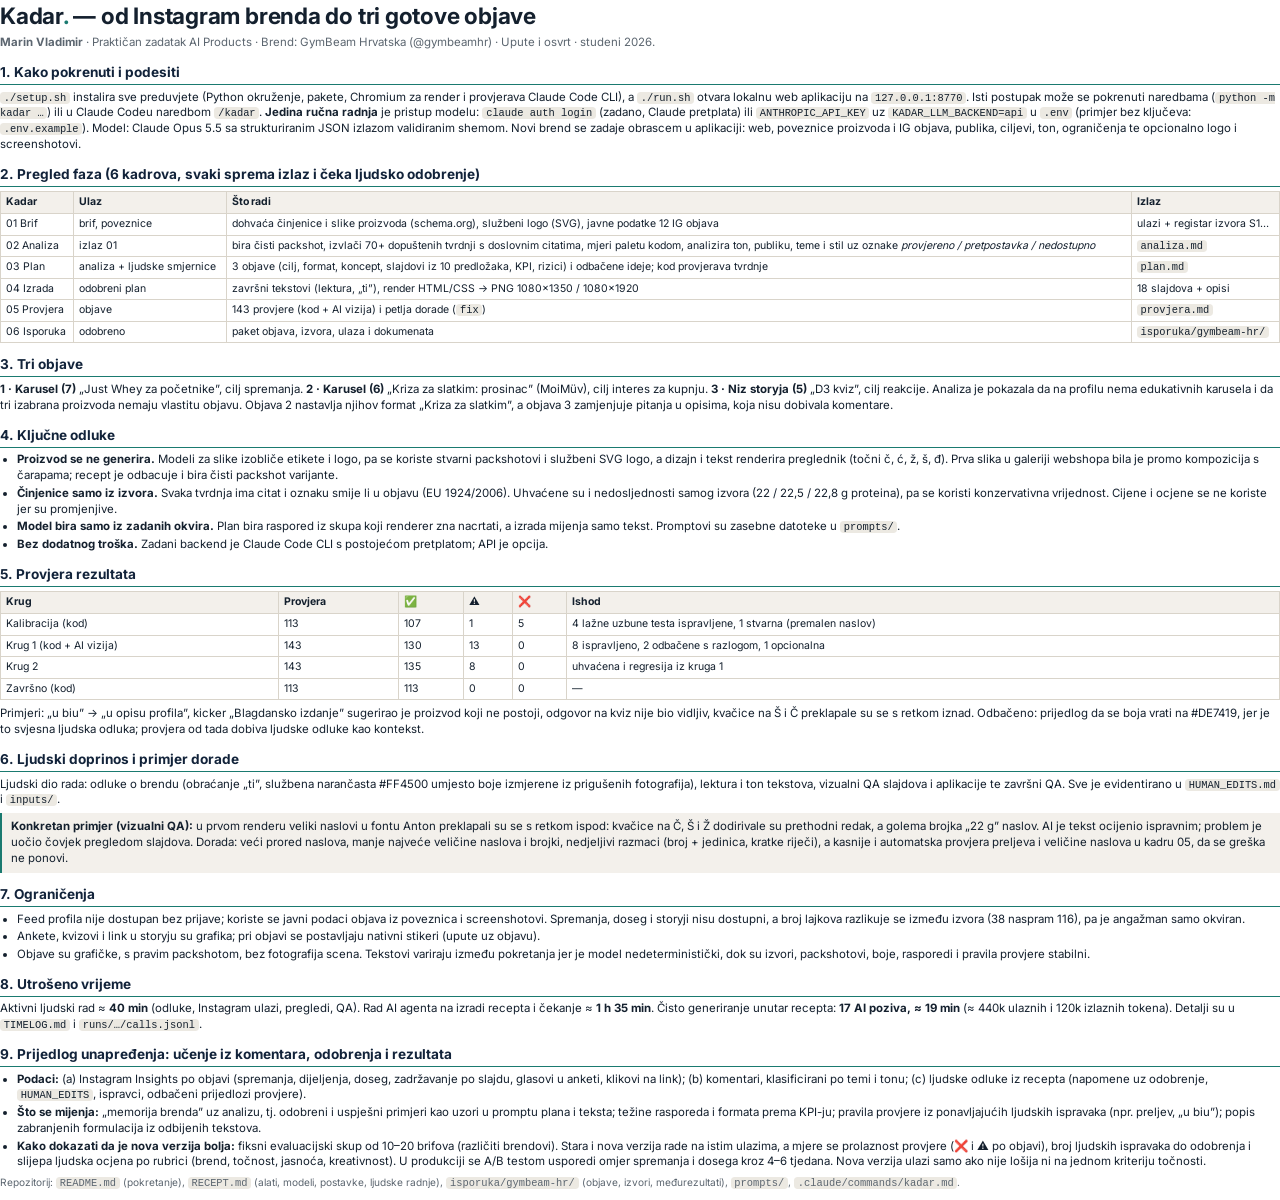
==== docs/upute_i_osvrt.html @ 94345fed "Kadar: AI recept od Instagram brenda do tri gotove objave Lokalna web aplikacija, CLI i Claude Code " ====
<!doctype html>
<html lang="hr"><head><meta charset="utf-8">
<title>Kadar — upute i osvrt</title>
<style>
@font-face { font-family: Inter; src: url('../kadar/render/fonts/Inter-Variable.ttf'); font-weight: 100 900; }
@page { size: A4; margin: 13mm 14mm 12mm; }
* { box-sizing: border-box; }
body { font: 8.6pt/1.38 Inter, sans-serif; color: #14202E; margin: 0; }
h1 { font-size: 17pt; margin: 0 0 1mm; letter-spacing: -.01em; }
h1 em { font-style: normal; color: #1A7A70; }
.sub { color: #5C6670; margin-bottom: 3mm; }
h2 { font-size: 10.2pt; margin: 3.2mm 0 1.2mm; color: #12233A; border-bottom: 1.2pt solid #1A7A70; padding-bottom: .6mm; }
p { margin: 0 0 1.4mm; }
ul, ol { margin: 0 0 1.4mm; padding-left: 4.5mm; }
li { margin: 0 0 .5mm; }
code { font-family: ui-monospace, Menlo, monospace; font-size: 7.8pt; background: #ECE9E2; padding: 0 1mm; border-radius: 1mm; }
table { border-collapse: collapse; width: 100%; margin: .6mm 0 1.6mm; font-size: 7.9pt; }
th, td { border: .5pt solid #D9D4CA; padding: .8mm 1.3mm; text-align: left; vertical-align: top; }
th { background: #F3F0EB; }
.cols { display: grid; grid-template-columns: 1fr 1fr; gap: 5mm; }
.box { background: #F3F0EB; border-left: 2pt solid #1A7A70; padding: 1.6mm 2.4mm; margin: 1mm 0 1.6mm; }
.k { font-weight: 700; }
.small { font-size: 7.6pt; color: #5C6670; }
.pb { break-before: page; }
</style></head><body>

<h1>Kadar<em>.</em> — od Instagram brenda do tri gotove objave</h1>
<div class="sub"><b>Marin Vladimir</b> · Praktičan zadatak AI Products · Brend: GymBeam Hrvatska (@gymbeamhr) · Upute i osvrt · studeni 2026.</div>

<h2>1. Kako pokrenuti i podesiti</h2>
<p><code>./setup.sh</code> instalira sve preduvjete (Python okruženje, pakete, Chromium za render i provjerava Claude Code CLI), a <code>./run.sh</code> otvara lokalnu web aplikaciju na <code>127.0.0.1:8770</code>. Isti postupak može se pokrenuti naredbama (<code>python -m kadar …</code>) ili u Claude Codeu naredbom <code>/kadar</code>. <span class="k">Jedina ručna radnja</span> je pristup modelu: <code>claude auth login</code> (zadano, Claude pretplata) ili <code>ANTHROPIC_API_KEY</code> uz <code>KADAR_LLM_BACKEND=api</code> u <code>.env</code> (primjer bez ključeva: <code>.env.example</code>). Model: Claude Opus 5.5 sa strukturiranim JSON izlazom validiranim shemom. Novi brend se zadaje obrascem u aplikaciji: web, poveznice proizvoda i IG objava, publika, ciljevi, ton, ograničenja te opcionalno logo i screenshotovi.</p>

<h2>2. Pregled faza (6 kadrova, svaki sprema izlaz i čeka ljudsko odobrenje)</h2>
<table>
<tr><th>Kadar</th><th>Ulaz</th><th>Što radi</th><th>Izlaz</th></tr>
<tr><td>01 Brif</td><td>brif, poveznice</td><td>dohvaća činjenice i slike proizvoda (schema.org), službeni logo (SVG), javne podatke 12 IG objava</td><td>ulazi + registar izvora S1…</td></tr>
<tr><td>02 Analiza</td><td>izlaz 01</td><td>bira čisti packshot, izvlači 70+ dopuštenih tvrdnji s doslovnim citatima, mjeri paletu kodom, analizira ton, publiku, teme i stil uz oznake <i>provjereno / pretpostavka / nedostupno</i></td><td><code>analiza.md</code></td></tr>
<tr><td>03 Plan</td><td>analiza + ljudske smjernice</td><td>3 objave (cilj, format, koncept, slajdovi iz 10 predložaka, KPI, rizici) i odbačene ideje; kod provjerava tvrdnje</td><td><code>plan.md</code></td></tr>
<tr><td>04 Izrada</td><td>odobreni plan</td><td>završni tekstovi (lektura, „ti”), render HTML/CSS → PNG 1080×1350 / 1080×1920</td><td>18 slajdova + opisi</td></tr>
<tr><td>05 Provjera</td><td>objave</td><td>143 provjere (kod + AI vizija) i petlja dorade (<code>fix</code>)</td><td><code>provjera.md</code></td></tr>
<tr><td>06 Isporuka</td><td>odobreno</td><td>paket objava, izvora, ulaza i dokumenata</td><td><code>isporuka/gymbeam-hr/</code></td></tr>
</table>

<h2>3. Tri objave</h2>
<p><span class="k">1 · Karusel (7)</span> „Just Whey za početnike”, cilj spremanja. <span class="k">2 · Karusel (6)</span> „Kriza za slatkim: prosinac” (MoiMüv), cilj interes za kupnju. <span class="k">3 · Niz storyja (5)</span> „D3 kviz”, cilj reakcije. Analiza je pokazala da na profilu nema edukativnih karusela i da tri izabrana proizvoda nemaju vlastitu objavu. Objava 2 nastavlja njihov format „Kriza za slatkim”, a objava 3 zamjenjuje pitanja u opisima, koja nisu dobivala komentare.</p>

<h2>4. Ključne odluke</h2>
<ul>
<li><span class="k">Proizvod se ne generira.</span> Modeli za slike izobliče etikete i logo, pa se koriste stvarni packshotovi i službeni SVG logo, a dizajn i tekst renderira preglednik (točni č, ć, ž, š, đ). Prva slika u galeriji webshopa bila je promo kompozicija s čarapama; recept je odbacuje i bira čisti packshot varijante.</li>
<li><span class="k">Činjenice samo iz izvora.</span> Svaka tvrdnja ima citat i oznaku smije li u objavu (EU 1924/2006). Uhvaćene su i nedosljednosti samog izvora (22 / 22,5 / 22,8 g proteina), pa se koristi konzervativna vrijednost. Cijene i ocjene se ne koriste jer su promjenjive.</li>
<li><span class="k">Model bira samo iz zadanih okvira.</span> Plan bira raspored iz skupa koji renderer zna nacrtati, a izrada mijenja samo tekst. Promptovi su zasebne datoteke u <code>prompts/</code>.</li>
<li><span class="k">Bez dodatnog troška.</span> Zadani backend je Claude Code CLI s postojećom pretplatom; API je opcija.</li>
</ul>

<h2>5. Provjera rezultata</h2>
<table>
<tr><th>Krug</th><th>Provjera</th><th>✅</th><th>⚠️</th><th>❌</th><th>Ishod</th></tr>
<tr><td>Kalibracija (kod)</td><td>113</td><td>107</td><td>1</td><td>5</td><td>4 lažne uzbune testa ispravljene, 1 stvarna (premalen naslov)</td></tr>
<tr><td>Krug 1 (kod + AI vizija)</td><td>143</td><td>130</td><td>13</td><td>0</td><td>8 ispravljeno, 2 odbačene s razlogom, 1 opcionalna</td></tr>
<tr><td>Krug 2</td><td>143</td><td>135</td><td>8</td><td>0</td><td>uhvaćena i regresija iz kruga 1</td></tr>
<tr><td>Završno (kod)</td><td>113</td><td>113</td><td>0</td><td>0</td><td>—</td></tr>
</table>
<p>Primjeri: „u biu” → „u opisu profila”, kicker „Blagdansko izdanje” sugerirao je proizvod koji ne postoji, odgovor na kviz nije bio vidljiv, kvačice na Š i Č preklapale su se s retkom iznad. Odbačeno: prijedlog da se boja vrati na #DE7419, jer je to svjesna ljudska odluka; provjera od tada dobiva ljudske odluke kao kontekst.</p>

<h2>6. Ljudski doprinos i primjer dorade</h2>
<p>Ljudski dio rada: odluke o brendu (obraćanje „ti”, službena narančasta #FF4500 umjesto boje izmjerene iz prigušenih fotografija), lektura i ton tekstova, vizualni QA slajdova i aplikacije te završni QA. Sve je evidentirano u <code>HUMAN_EDITS.md</code> i <code>inputs/</code>.</p>
<div class="box"><span class="k">Konkretan primjer (vizualni QA):</span> u prvom renderu veliki naslovi u fontu Anton preklapali su se s retkom ispod: kvačice na Č, Š i Ž dodirivale su prethodni redak, a golema brojka „22 g” naslov. AI je tekst ocijenio ispravnim; problem je uočio čovjek pregledom slajdova. Dorada: veći prored naslova, manje najveće veličine naslova i brojki, nedjeljivi razmaci (broj + jedinica, kratke riječi), a kasnije i automatska provjera preljeva i veličine naslova u kadru 05, da se greška ne ponovi.</div>

<h2>7. Ograničenja</h2>
<ul>
<li>Feed profila nije dostupan bez prijave; koriste se javni podaci objava iz poveznica i screenshotovi. Spremanja, doseg i storyji nisu dostupni, a broj lajkova razlikuje se između izvora (38 naspram 116), pa je angažman samo okviran.</li>
<li>Ankete, kvizovi i link u storyju su grafika; pri objavi se postavljaju nativni stikeri (upute uz objavu).</li>
<li>Objave su grafičke, s pravim packshotom, bez fotografija scena. Tekstovi variraju između pokretanja jer je model nedeterministički, dok su izvori, packshotovi, boje, rasporedi i pravila provjere stabilni.</li>
</ul>

<h2>8. Utrošeno vrijeme</h2>
<p>Aktivni ljudski rad ≈ <span class="k">40 min</span> (odluke, Instagram ulazi, pregledi, QA). Rad AI agenta na izradi recepta i čekanje ≈ <span class="k">1 h 35 min</span>. Čisto generiranje unutar recepta: <span class="k">17 AI poziva, ≈ 19 min</span> (≈ 440k ulaznih i 120k izlaznih tokena). Detalji su u <code>TIMELOG.md</code> i <code>runs/…/calls.jsonl</code>.</p>

<h2>9. Prijedlog unapređenja: učenje iz komentara, odobrenja i rezultata</h2>
<ul>
<li><span class="k">Podaci:</span> (a) Instagram Insights po objavi (spremanja, dijeljenja, doseg, zadržavanje po slajdu, glasovi u anketi, klikovi na link); (b) komentari, klasificirani po temi i tonu; (c) ljudske odluke iz recepta (napomene uz odobrenje, <code>HUMAN_EDITS</code>, ispravci, odbačeni prijedlozi provjere).</li>
<li><span class="k">Što se mijenja:</span> „memorija brenda” uz analizu, tj. odobreni i uspješni primjeri kao uzori u promptu plana i teksta; težine rasporeda i formata prema KPI-ju; pravila provjere iz ponavljajućih ljudskih ispravaka (npr. preljev, „u biu”); popis zabranjenih formulacija iz odbijenih tekstova.</li>
<li><span class="k">Kako dokazati da je nova verzija bolja:</span> fiksni evaluacijski skup od 10–20 brifova (različiti brendovi). Stara i nova verzija rade na istim ulazima, a mjere se prolaznost provjere (❌ i ⚠️ po objavi), broj ljudskih ispravaka do odobrenja i slijepa ljudska ocjena po rubrici (brend, točnost, jasnoća, kreativnost). U produkciji se A/B testom usporedi omjer spremanja i dosega kroz 4–6 tjedana. Nova verzija ulazi samo ako nije lošija ni na jednom kriteriju točnosti.</li>
</ul>
<p class="small">Repozitorij: <code>README.md</code> (pokretanje), <code>RECEPT.md</code> (alati, modeli, postavke, ljudske radnje), <code>isporuka/gymbeam-hr/</code> (objave, izvori, međurezultati), <code>prompts/</code>, <code>.claude/commands/kadar.md</code>.</p>
</body></html>
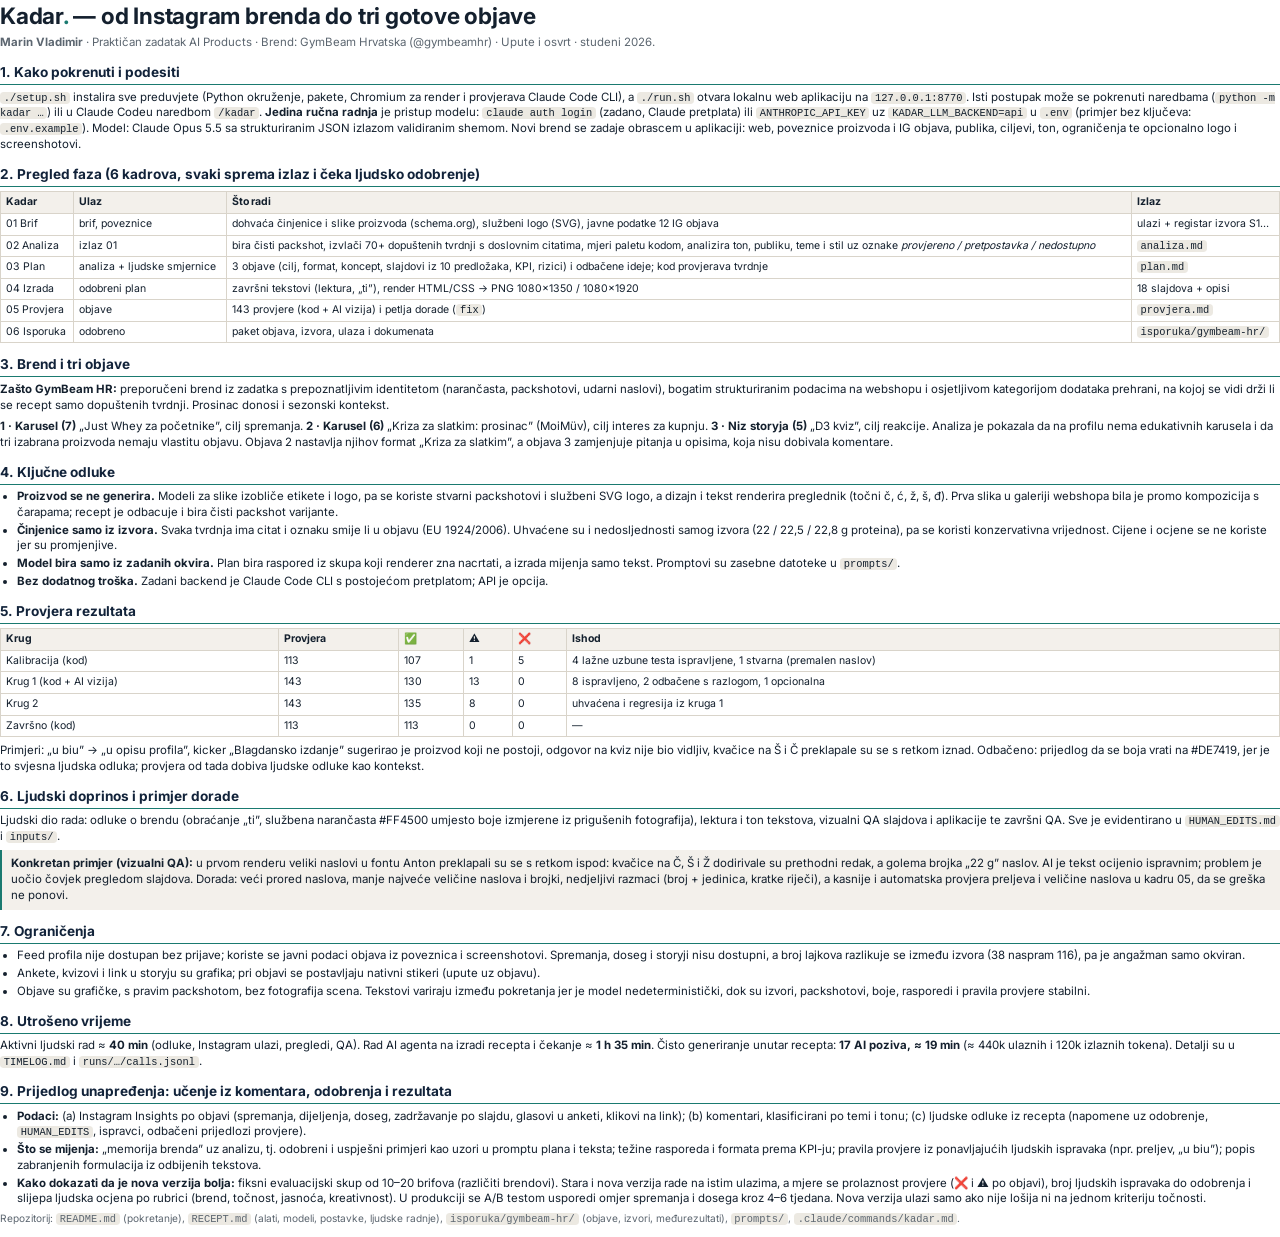
==== commit 64ee4348: "Zakrpe nakon provjere zahtjeva zadatka - obrazloženje izbora brenda (brif, isporuka, PDF, polje u ob" ====
--- a/docs/upute_i_osvrt.html
+++ b/docs/upute_i_osvrt.html
@@ -41,7 +41,8 @@
 <tr><td>06 Isporuka</td><td>odobreno</td><td>paket objava, izvora, ulaza i dokumenata</td><td><code>isporuka/gymbeam-hr/</code></td></tr>
 </table>
 
-<h2>3. Tri objave</h2>
+<h2>3. Brend i tri objave</h2>
+<p><span class="k">Zašto GymBeam HR:</span> preporučeni brend iz zadatka s prepoznatljivim identitetom (narančasta, packshotovi, udarni naslovi), bogatim strukturiranim podacima na webshopu i osjetljivom kategorijom dodataka prehrani, na kojoj se vidi drži li se recept samo dopuštenih tvrdnji. Prosinac donosi i sezonski kontekst.</p>
 <p><span class="k">1 · Karusel (7)</span> „Just Whey za početnike”, cilj spremanja. <span class="k">2 · Karusel (6)</span> „Kriza za slatkim: prosinac” (MoiMüv), cilj interes za kupnju. <span class="k">3 · Niz storyja (5)</span> „D3 kviz”, cilj reakcije. Analiza je pokazala da na profilu nema edukativnih karusela i da tri izabrana proizvoda nemaju vlastitu objavu. Objava 2 nastavlja njihov format „Kriza za slatkim”, a objava 3 zamjenjuje pitanja u opisima, koja nisu dobivala komentare.</p>
 
 <h2>4. Ključne odluke</h2>
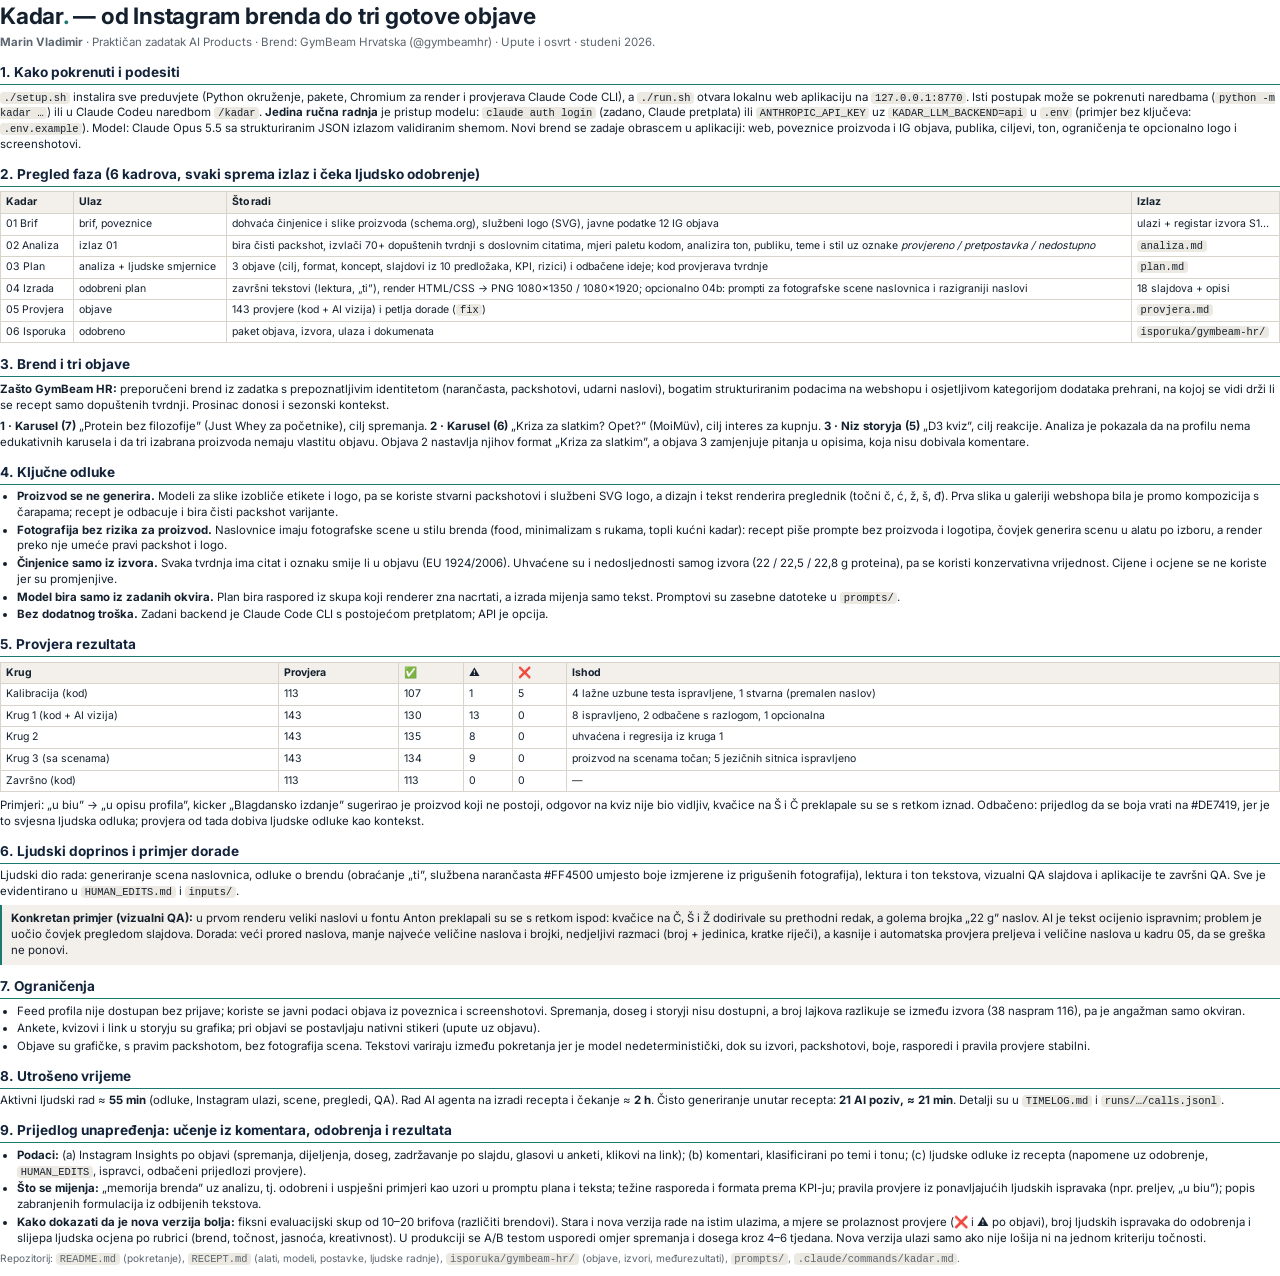
==== commit 4d0acb06: "Kreativni sloj: fotografske scene naslovnica i ljudskiji naslovi - kadar 04b (scenes): prompti za sc" ====
--- a/docs/upute_i_osvrt.html
+++ b/docs/upute_i_osvrt.html
@@ -36,18 +36,19 @@
 <tr><td>01 Brif</td><td>brif, poveznice</td><td>dohvaća činjenice i slike proizvoda (schema.org), službeni logo (SVG), javne podatke 12 IG objava</td><td>ulazi + registar izvora S1…</td></tr>
 <tr><td>02 Analiza</td><td>izlaz 01</td><td>bira čisti packshot, izvlači 70+ dopuštenih tvrdnji s doslovnim citatima, mjeri paletu kodom, analizira ton, publiku, teme i stil uz oznake <i>provjereno / pretpostavka / nedostupno</i></td><td><code>analiza.md</code></td></tr>
 <tr><td>03 Plan</td><td>analiza + ljudske smjernice</td><td>3 objave (cilj, format, koncept, slajdovi iz 10 predložaka, KPI, rizici) i odbačene ideje; kod provjerava tvrdnje</td><td><code>plan.md</code></td></tr>
-<tr><td>04 Izrada</td><td>odobreni plan</td><td>završni tekstovi (lektura, „ti”), render HTML/CSS → PNG 1080×1350 / 1080×1920</td><td>18 slajdova + opisi</td></tr>
+<tr><td>04 Izrada</td><td>odobreni plan</td><td>završni tekstovi (lektura, „ti”), render HTML/CSS → PNG 1080×1350 / 1080×1920; opcionalno 04b: prompti za fotografske scene naslovnica i razigraniji naslovi</td><td>18 slajdova + opisi</td></tr>
 <tr><td>05 Provjera</td><td>objave</td><td>143 provjere (kod + AI vizija) i petlja dorade (<code>fix</code>)</td><td><code>provjera.md</code></td></tr>
 <tr><td>06 Isporuka</td><td>odobreno</td><td>paket objava, izvora, ulaza i dokumenata</td><td><code>isporuka/gymbeam-hr/</code></td></tr>
 </table>
 
 <h2>3. Brend i tri objave</h2>
 <p><span class="k">Zašto GymBeam HR:</span> preporučeni brend iz zadatka s prepoznatljivim identitetom (narančasta, packshotovi, udarni naslovi), bogatim strukturiranim podacima na webshopu i osjetljivom kategorijom dodataka prehrani, na kojoj se vidi drži li se recept samo dopuštenih tvrdnji. Prosinac donosi i sezonski kontekst.</p>
-<p><span class="k">1 · Karusel (7)</span> „Just Whey za početnike”, cilj spremanja. <span class="k">2 · Karusel (6)</span> „Kriza za slatkim: prosinac” (MoiMüv), cilj interes za kupnju. <span class="k">3 · Niz storyja (5)</span> „D3 kviz”, cilj reakcije. Analiza je pokazala da na profilu nema edukativnih karusela i da tri izabrana proizvoda nemaju vlastitu objavu. Objava 2 nastavlja njihov format „Kriza za slatkim”, a objava 3 zamjenjuje pitanja u opisima, koja nisu dobivala komentare.</p>
+<p><span class="k">1 · Karusel (7)</span> „Protein bez filozofije” (Just Whey za početnike), cilj spremanja. <span class="k">2 · Karusel (6)</span> „Kriza za slatkim? Opet?” (MoiMüv), cilj interes za kupnju. <span class="k">3 · Niz storyja (5)</span> „D3 kviz”, cilj reakcije. Analiza je pokazala da na profilu nema edukativnih karusela i da tri izabrana proizvoda nemaju vlastitu objavu. Objava 2 nastavlja njihov format „Kriza za slatkim”, a objava 3 zamjenjuje pitanja u opisima, koja nisu dobivala komentare.</p>
 
 <h2>4. Ključne odluke</h2>
 <ul>
 <li><span class="k">Proizvod se ne generira.</span> Modeli za slike izobliče etikete i logo, pa se koriste stvarni packshotovi i službeni SVG logo, a dizajn i tekst renderira preglednik (točni č, ć, ž, š, đ). Prva slika u galeriji webshopa bila je promo kompozicija s čarapama; recept je odbacuje i bira čisti packshot varijante.</li>
+<li><span class="k">Fotografija bez rizika za proizvod.</span> Naslovnice imaju fotografske scene u stilu brenda (food, minimalizam s rukama, topli kućni kadar): recept piše prompte bez proizvoda i logotipa, čovjek generira scenu u alatu po izboru, a render preko nje umeće pravi packshot i logo.</li>
 <li><span class="k">Činjenice samo iz izvora.</span> Svaka tvrdnja ima citat i oznaku smije li u objavu (EU 1924/2006). Uhvaćene su i nedosljednosti samog izvora (22 / 22,5 / 22,8 g proteina), pa se koristi konzervativna vrijednost. Cijene i ocjene se ne koriste jer su promjenjive.</li>
 <li><span class="k">Model bira samo iz zadanih okvira.</span> Plan bira raspored iz skupa koji renderer zna nacrtati, a izrada mijenja samo tekst. Promptovi su zasebne datoteke u <code>prompts/</code>.</li>
 <li><span class="k">Bez dodatnog troška.</span> Zadani backend je Claude Code CLI s postojećom pretplatom; API je opcija.</li>
@@ -59,12 +60,13 @@
 <tr><td>Kalibracija (kod)</td><td>113</td><td>107</td><td>1</td><td>5</td><td>4 lažne uzbune testa ispravljene, 1 stvarna (premalen naslov)</td></tr>
 <tr><td>Krug 1 (kod + AI vizija)</td><td>143</td><td>130</td><td>13</td><td>0</td><td>8 ispravljeno, 2 odbačene s razlogom, 1 opcionalna</td></tr>
 <tr><td>Krug 2</td><td>143</td><td>135</td><td>8</td><td>0</td><td>uhvaćena i regresija iz kruga 1</td></tr>
+<tr><td>Krug 3 (sa scenama)</td><td>143</td><td>134</td><td>9</td><td>0</td><td>proizvod na scenama točan; 5 jezičnih sitnica ispravljeno</td></tr>
 <tr><td>Završno (kod)</td><td>113</td><td>113</td><td>0</td><td>0</td><td>—</td></tr>
 </table>
 <p>Primjeri: „u biu” → „u opisu profila”, kicker „Blagdansko izdanje” sugerirao je proizvod koji ne postoji, odgovor na kviz nije bio vidljiv, kvačice na Š i Č preklapale su se s retkom iznad. Odbačeno: prijedlog da se boja vrati na #DE7419, jer je to svjesna ljudska odluka; provjera od tada dobiva ljudske odluke kao kontekst.</p>
 
 <h2>6. Ljudski doprinos i primjer dorade</h2>
-<p>Ljudski dio rada: odluke o brendu (obraćanje „ti”, službena narančasta #FF4500 umjesto boje izmjerene iz prigušenih fotografija), lektura i ton tekstova, vizualni QA slajdova i aplikacije te završni QA. Sve je evidentirano u <code>HUMAN_EDITS.md</code> i <code>inputs/</code>.</p>
+<p>Ljudski dio rada: generiranje scena naslovnica, odluke o brendu (obraćanje „ti”, službena narančasta #FF4500 umjesto boje izmjerene iz prigušenih fotografija), lektura i ton tekstova, vizualni QA slajdova i aplikacije te završni QA. Sve je evidentirano u <code>HUMAN_EDITS.md</code> i <code>inputs/</code>.</p>
 <div class="box"><span class="k">Konkretan primjer (vizualni QA):</span> u prvom renderu veliki naslovi u fontu Anton preklapali su se s retkom ispod: kvačice na Č, Š i Ž dodirivale su prethodni redak, a golema brojka „22 g” naslov. AI je tekst ocijenio ispravnim; problem je uočio čovjek pregledom slajdova. Dorada: veći prored naslova, manje najveće veličine naslova i brojki, nedjeljivi razmaci (broj + jedinica, kratke riječi), a kasnije i automatska provjera preljeva i veličine naslova u kadru 05, da se greška ne ponovi.</div>
 
 <h2>7. Ograničenja</h2>
@@ -75,7 +77,7 @@
 </ul>
 
 <h2>8. Utrošeno vrijeme</h2>
-<p>Aktivni ljudski rad ≈ <span class="k">40 min</span> (odluke, Instagram ulazi, pregledi, QA). Rad AI agenta na izradi recepta i čekanje ≈ <span class="k">1 h 35 min</span>. Čisto generiranje unutar recepta: <span class="k">17 AI poziva, ≈ 19 min</span> (≈ 440k ulaznih i 120k izlaznih tokena). Detalji su u <code>TIMELOG.md</code> i <code>runs/…/calls.jsonl</code>.</p>
+<p>Aktivni ljudski rad ≈ <span class="k">55 min</span> (odluke, Instagram ulazi, scene, pregledi, QA). Rad AI agenta na izradi recepta i čekanje ≈ <span class="k">2 h</span>. Čisto generiranje unutar recepta: <span class="k">21 AI poziv, ≈ 21 min</span>. Detalji su u <code>TIMELOG.md</code> i <code>runs/…/calls.jsonl</code>.</p>
 
 <h2>9. Prijedlog unapređenja: učenje iz komentara, odobrenja i rezultata</h2>
 <ul>
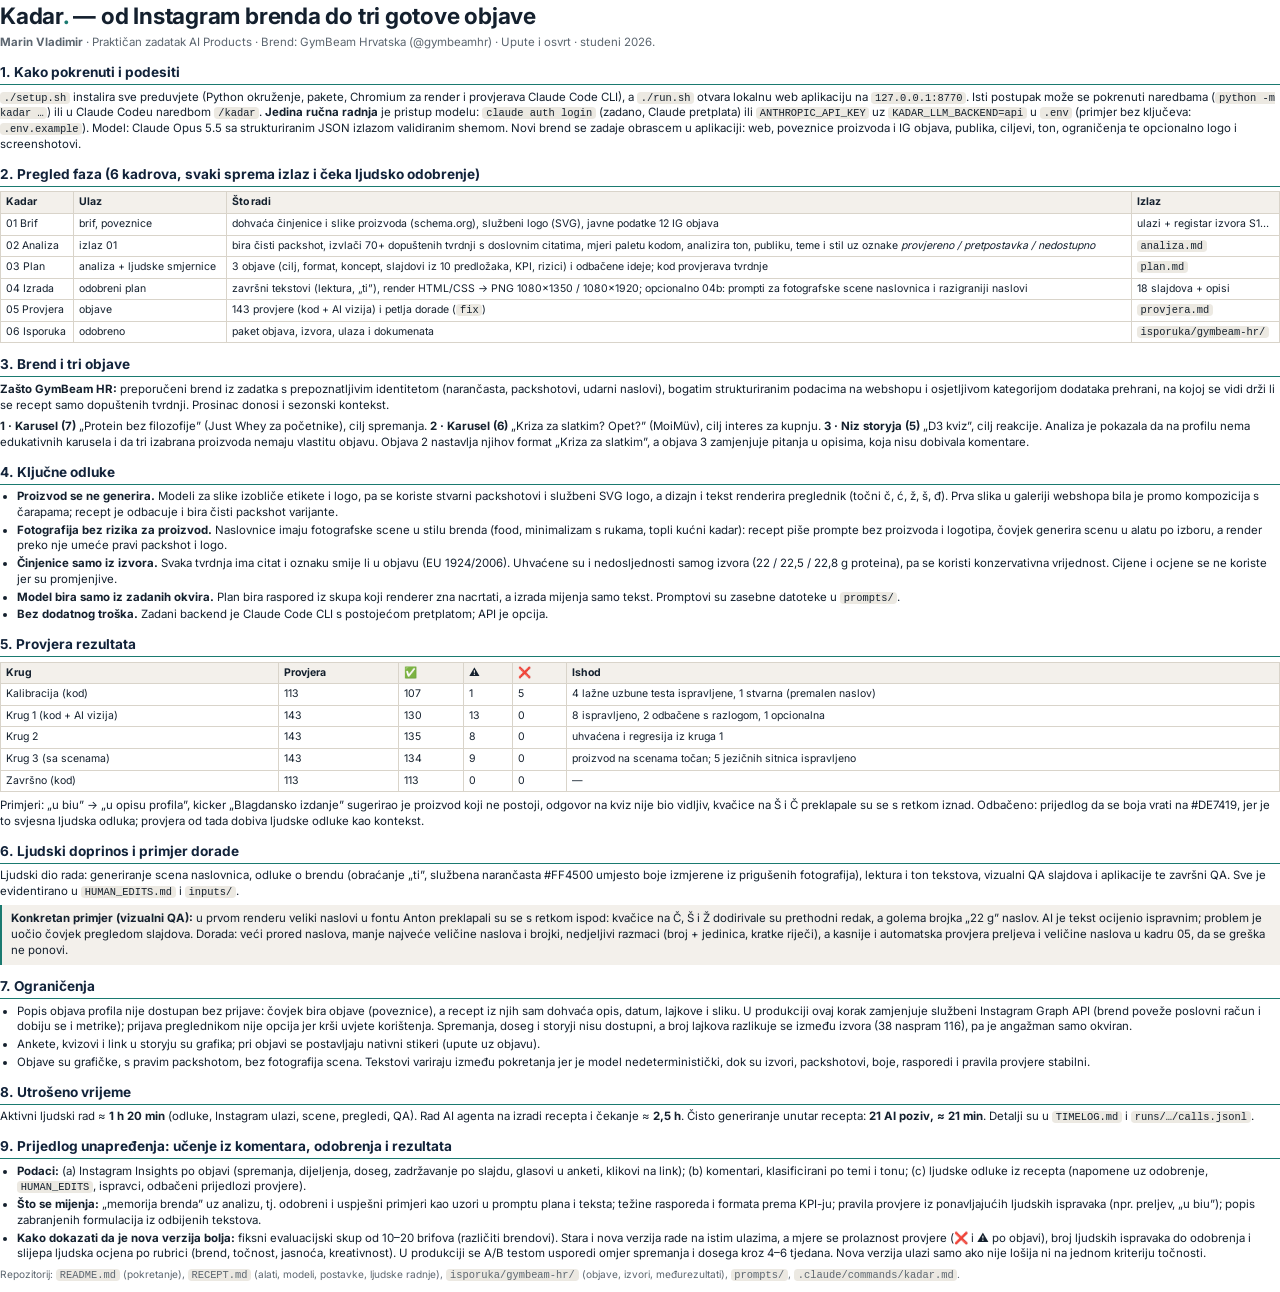
==== commit 96b20ffd: "Instagram: jasno automatsko vs ručno, rješenje u produkciji; vrijeme - README/RECEPT/PDF: čovjek bir" ====
--- a/docs/upute_i_osvrt.html
+++ b/docs/upute_i_osvrt.html
@@ -71,13 +71,13 @@
 
 <h2>7. Ograničenja</h2>
 <ul>
-<li>Feed profila nije dostupan bez prijave; koriste se javni podaci objava iz poveznica i screenshotovi. Spremanja, doseg i storyji nisu dostupni, a broj lajkova razlikuje se između izvora (38 naspram 116), pa je angažman samo okviran.</li>
+<li>Popis objava profila nije dostupan bez prijave: čovjek bira objave (poveznice), a recept iz njih sam dohvaća opis, datum, lajkove i sliku. U produkciji ovaj korak zamjenjuje službeni Instagram Graph API (brend poveže poslovni račun i dobiju se i metrike); prijava preglednikom nije opcija jer krši uvjete korištenja. Spremanja, doseg i storyji nisu dostupni, a broj lajkova razlikuje se između izvora (38 naspram 116), pa je angažman samo okviran.</li>
 <li>Ankete, kvizovi i link u storyju su grafika; pri objavi se postavljaju nativni stikeri (upute uz objavu).</li>
 <li>Objave su grafičke, s pravim packshotom, bez fotografija scena. Tekstovi variraju između pokretanja jer je model nedeterministički, dok su izvori, packshotovi, boje, rasporedi i pravila provjere stabilni.</li>
 </ul>
 
 <h2>8. Utrošeno vrijeme</h2>
-<p>Aktivni ljudski rad ≈ <span class="k">55 min</span> (odluke, Instagram ulazi, scene, pregledi, QA). Rad AI agenta na izradi recepta i čekanje ≈ <span class="k">2 h</span>. Čisto generiranje unutar recepta: <span class="k">21 AI poziv, ≈ 21 min</span>. Detalji su u <code>TIMELOG.md</code> i <code>runs/…/calls.jsonl</code>.</p>
+<p>Aktivni ljudski rad ≈ <span class="k">1 h 20 min</span> (odluke, Instagram ulazi, scene, pregledi, QA). Rad AI agenta na izradi recepta i čekanje ≈ <span class="k">2,5 h</span>. Čisto generiranje unutar recepta: <span class="k">21 AI poziv, ≈ 21 min</span>. Detalji su u <code>TIMELOG.md</code> i <code>runs/…/calls.jsonl</code>.</p>
 
 <h2>9. Prijedlog unapređenja: učenje iz komentara, odobrenja i rezultata</h2>
 <ul>
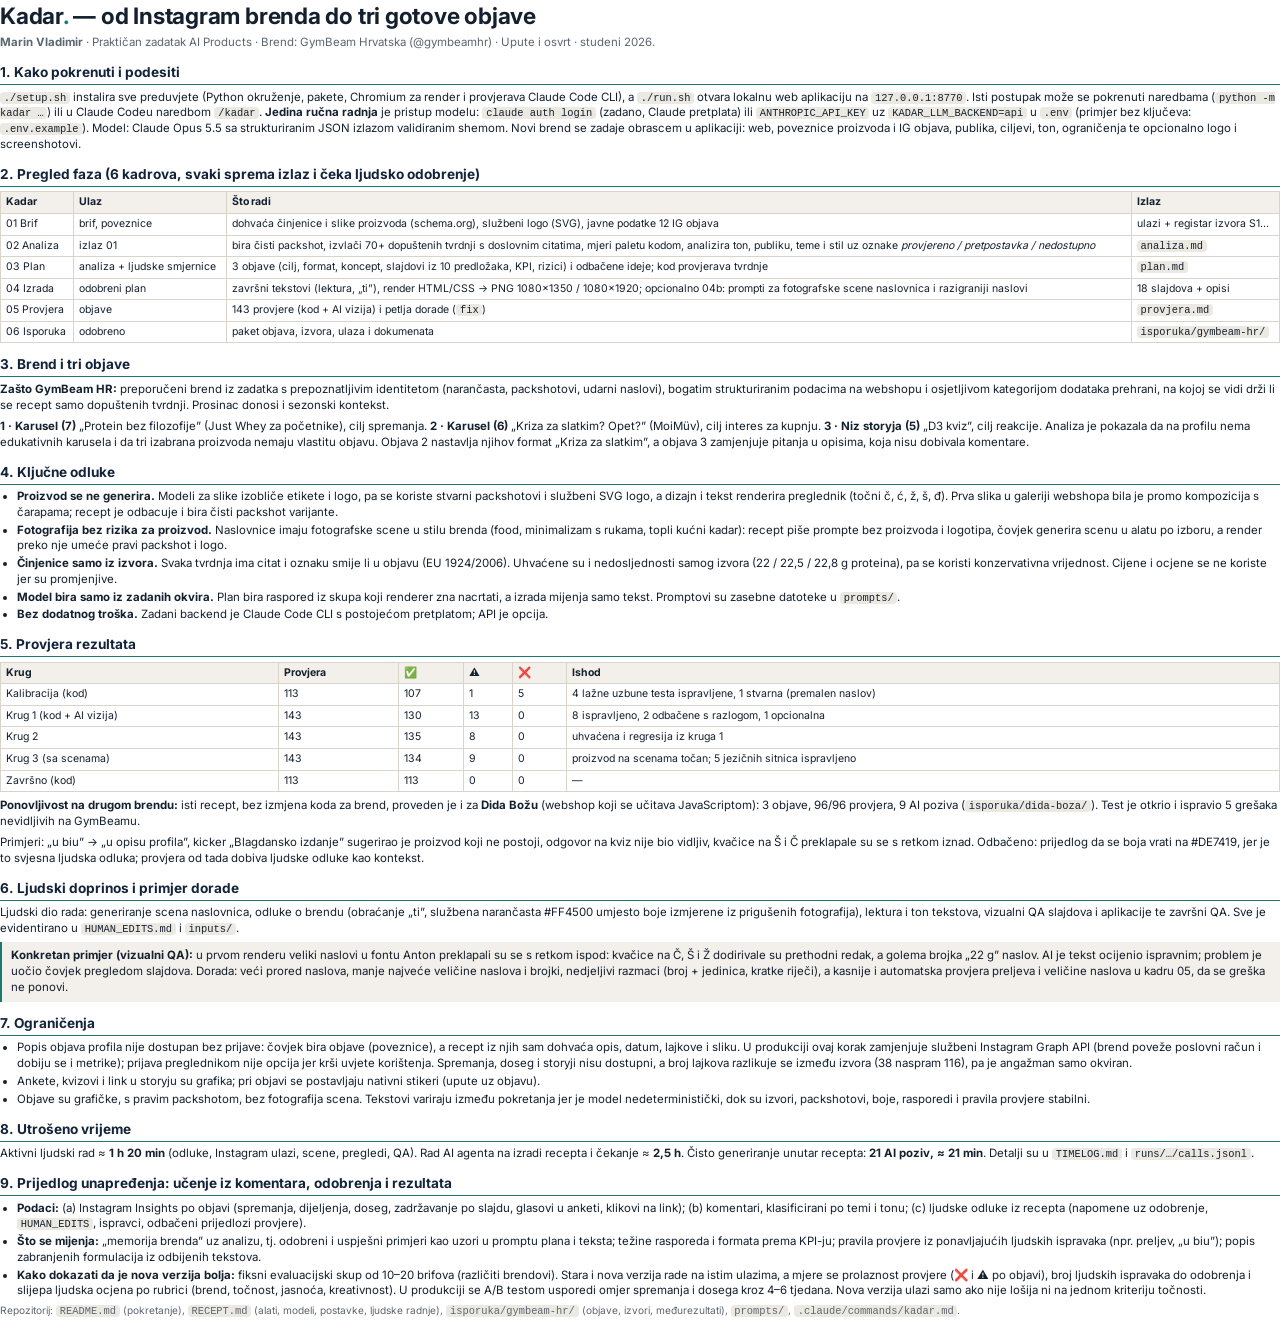
==== commit b8ff0db5: "Dida Boža istaknuta u README pregledu i PDF-u Co-Authored-By: Claude Opus 5.5 <noreply@anthropic.com" ====
--- a/docs/upute_i_osvrt.html
+++ b/docs/upute_i_osvrt.html
@@ -63,6 +63,7 @@
 <tr><td>Krug 3 (sa scenama)</td><td>143</td><td>134</td><td>9</td><td>0</td><td>proizvod na scenama točan; 5 jezičnih sitnica ispravljeno</td></tr>
 <tr><td>Završno (kod)</td><td>113</td><td>113</td><td>0</td><td>0</td><td>—</td></tr>
 </table>
+<p><span class="k">Ponovljivost na drugom brendu:</span> isti recept, bez izmjena koda za brend, proveden je i za <span class="k">Dida Božu</span> (webshop koji se učitava JavaScriptom): 3 objave, 96/96 provjera, 9 AI poziva (<code>isporuka/dida-boza/</code>). Test je otkrio i ispravio 5 grešaka nevidljivih na GymBeamu.</p>
 <p>Primjeri: „u biu” → „u opisu profila”, kicker „Blagdansko izdanje” sugerirao je proizvod koji ne postoji, odgovor na kviz nije bio vidljiv, kvačice na Š i Č preklapale su se s retkom iznad. Odbačeno: prijedlog da se boja vrati na #DE7419, jer je to svjesna ljudska odluka; provjera od tada dobiva ljudske odluke kao kontekst.</p>
 
 <h2>6. Ljudski doprinos i primjer dorade</h2>
